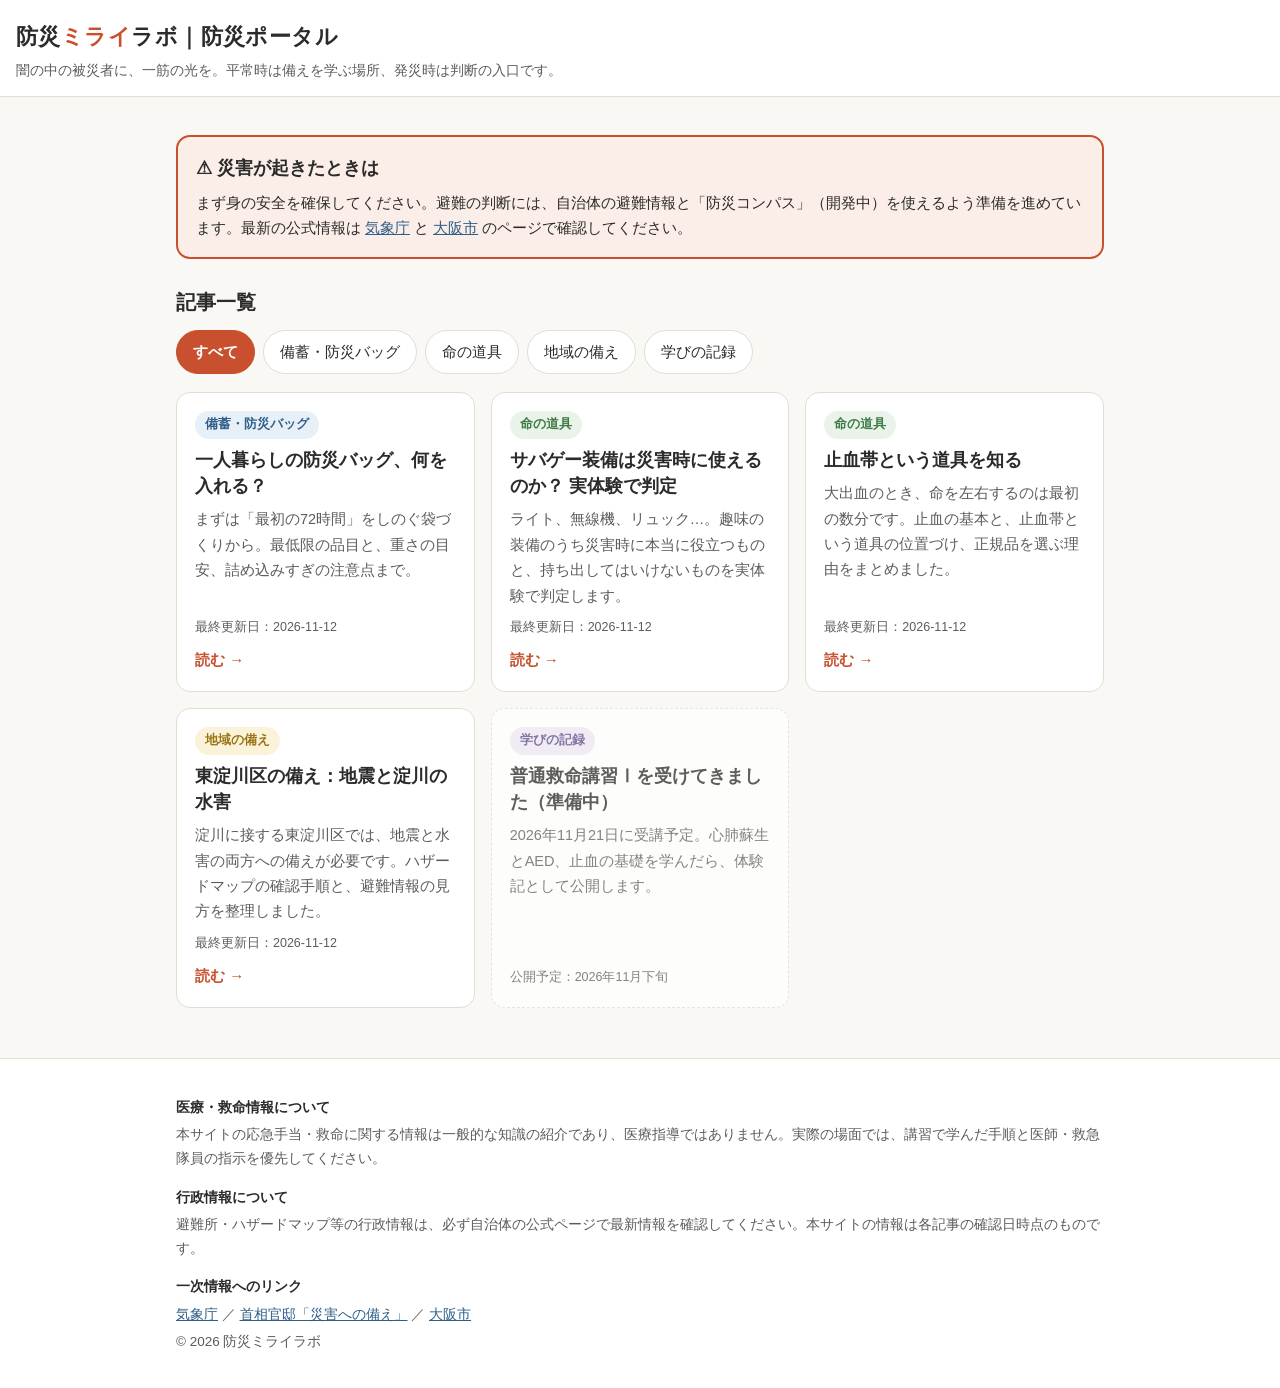
==== index.html @ 707ce823 "Add files via upload" ====
<!DOCTYPE html>
<html lang="ja">
<head>
<meta charset="UTF-8">
<meta name="viewport" content="width=device-width, initial-scale=1">
<title>防災ミライラボ｜防災ポータル</title>
<meta name="description" content="平常時は備えを学び、発災時は判断の材料にすぐたどり着くための防災ポータル。大阪市東淀川区を中心に、実体験と公的情報をもとにまとめています。">
<link rel="stylesheet" href="style.css">
</head>
<body>
<header class="site">
  <div class="brand">防災<span>ミライ</span>ラボ｜防災ポータル</div>
  <div class="tagline">闇の中の被災者に、一筋の光を。平常時は備えを学ぶ場所、発災時は判断の入口です。</div>
</header>
<main>
  <div class="emergency">
    <div class="big">⚠ 災害が起きたときは</div>
    <p>まず身の安全を確保してください。避難の判断には、自治体の避難情報と「防災コンパス」（開発中）を使えるよう準備を進めています。最新の公式情報は <a href="https://www.jma.go.jp/" target="_blank" rel="noopener">気象庁</a> と <a href="https://www.city.osaka.lg.jp/" target="_blank" rel="noopener">大阪市</a> のページで確認してください。</p>
  </div>

  <h1 style="font-size:20px;margin:0 0 4px;">記事一覧</h1>
  <div class="filters" id="filters">
    <button class="active" data-filter="all">すべて</button>
    <button data-filter="bag">備蓄・防災バッグ</button>
    <button data-filter="gear">命の道具</button>
    <button data-filter="region">地域の備え</button>
    <button data-filter="learn">学びの記録</button>
  </div>

  <div class="grid" id="grid">
    <div class="card" data-cat="bag">
      <span class="cat cat-bag">備蓄・防災バッグ</span>
      <h2><a href="articles/bag.html">一人暮らしの防災バッグ、何を入れる？</a></h2>
      <p>まずは「最初の72時間」をしのぐ袋づくりから。最低限の品目と、重さの目安、詰め込みすぎの注意点まで。</p>
      <div class="meta">最終更新日：2026-11-12</div>
      <a class="go" href="articles/bag.html">読む →</a>
    </div>
    <div class="card" data-cat="gear">
      <span class="cat cat-gear">命の道具</span>
      <h2><a href="articles/gear.html">サバゲー装備は災害時に使えるのか？ 実体験で判定</a></h2>
      <p>ライト、無線機、リュック…。趣味の装備のうち災害時に本当に役立つものと、持ち出してはいけないものを実体験で判定します。</p>
      <div class="meta">最終更新日：2026-11-12</div>
      <a class="go" href="articles/gear.html">読む →</a>
    </div>
    <div class="card" data-cat="gear">
      <span class="cat cat-gear">命の道具</span>
      <h2><a href="articles/tourniquet.html">止血帯という道具を知る</a></h2>
      <p>大出血のとき、命を左右するのは最初の数分です。止血の基本と、止血帯という道具の位置づけ、正規品を選ぶ理由をまとめました。</p>
      <div class="meta">最終更新日：2026-11-12</div>
      <a class="go" href="articles/tourniquet.html">読む →</a>
    </div>
    <div class="card" data-cat="region">
      <span class="cat cat-region">地域の備え</span>
      <h2><a href="articles/higashiyodogawa.html">東淀川区の備え：地震と淀川の水害</a></h2>
      <p>淀川に接する東淀川区では、地震と水害の両方への備えが必要です。ハザードマップの確認手順と、避難情報の見方を整理しました。</p>
      <div class="meta">最終更新日：2026-11-12</div>
      <a class="go" href="articles/higashiyodogawa.html">読む →</a>
    </div>
    <div class="card soon" data-cat="learn">
      <span class="cat cat-learn">学びの記録</span>
      <h2>普通救命講習Ⅰを受けてきました（準備中）</h2>
      <p>2026年11月21日に受講予定。心肺蘇生とAED、止血の基礎を学んだら、体験記として公開します。</p>
      <div class="meta">公開予定：2026年11月下旬</div>
    </div>
  </div>
</main>
<footer class="site">
  <div class="inner">
    <h3>医療・救命情報について</h3>
    <p>本サイトの応急手当・救命に関する情報は一般的な知識の紹介であり、医療指導ではありません。実際の場面では、講習で学んだ手順と医師・救急隊員の指示を優先してください。</p>
    <h3>行政情報について</h3>
    <p>避難所・ハザードマップ等の行政情報は、必ず自治体の公式ページで最新情報を確認してください。本サイトの情報は各記事の確認日時点のものです。</p>
    <h3>一次情報へのリンク</h3>
    <p><a href="https://www.jma.go.jp/" target="_blank" rel="noopener">気象庁</a> ／ <a href="https://www.kantei.go.jp/jp/headline/bousai/sonae.html" target="_blank" rel="noopener">首相官邸「災害への備え」</a> ／ <a href="https://www.city.osaka.lg.jp/" target="_blank" rel="noopener">大阪市</a></p>
    <p>© 2026 防災ミライラボ</p>
  </div>
</footer>
<script src="script.js"></script>
</body>
</html>
---- style.css ----
:root {
  --bg: #faf8f4;
  --card: #ffffff;
  --ink: #2b2b2b;
  --sub: #5c5c5c;
  --line: #e3ded2;
  --accent: #c8502e;      /* 防災オレンジ */
  --accent-soft: #fbeee8;
  --blue: #2e5f8a;
  --blue-soft: #e8f0f7;
  --green: #3d7a44;
  --green-soft: #eaf3ea;
  --amber: #9a7414;
  --amber-soft: #faf3da;
  --radius: 14px;
}
* { box-sizing: border-box; }
body {
  margin: 0; background: var(--bg); color: var(--ink);
  font-family: "Hiragino Kaku Gothic ProN", "Hiragino Sans", "Noto Sans JP", sans-serif;
  line-height: 1.75; font-size: 16px;
}
a { color: var(--blue); }
header.site {
  background: var(--card); border-bottom: 1px solid var(--line);
  padding: 18px 16px 14px;
}
header.site .brand { font-size: 22px; font-weight: 800; letter-spacing: .02em; }
header.site .brand span { color: var(--accent); }
header.site .tagline { color: var(--sub); font-size: 13.5px; margin-top: 2px; }
main { max-width: 960px; margin: 0 auto; padding: 20px 16px 40px; }

/* 発災時導線 */
.emergency {
  background: var(--accent-soft); border: 2px solid var(--accent);
  border-radius: var(--radius); padding: 16px 18px; margin: 18px 0 26px;
}
.emergency .big { font-size: 18px; font-weight: 800; }
.emergency p { margin: 6px 0 0; font-size: 14.5px; }

/* カテゴリフィルタ */
.filters { display: flex; flex-wrap: wrap; gap: 8px; margin: 10px 0 18px; }
.filters button {
  border: 1.5px solid var(--line); background: var(--card); color: var(--ink);
  border-radius: 999px; padding: 9px 16px; font-size: 15px; cursor: pointer; min-height: 44px;
}
.filters button.active { background: var(--accent); border-color: var(--accent); color: #fff; font-weight: 700; }

/* 記事グリッド */
.grid { display: grid; grid-template-columns: repeat(auto-fill, minmax(270px, 1fr)); gap: 16px; }
.card {
  background: var(--card); border: 1px solid var(--line); border-radius: var(--radius);
  padding: 18px; display: flex; flex-direction: column; gap: 8px;
}
.card .cat { font-size: 12.5px; font-weight: 700; align-self: flex-start; padding: 3px 10px; border-radius: 999px; }
.cat-bag { background: var(--blue-soft); color: var(--blue); }
.cat-gear { background: var(--green-soft); color: var(--green); }
.cat-region { background: var(--amber-soft); color: var(--amber); }
.cat-learn { background: #eee9f5; color: #5b4a8a; }
.card h2 { font-size: 18px; margin: 0; line-height: 1.45; }
.card h2 a { color: var(--ink); text-decoration: none; }
.card p { margin: 0; color: var(--sub); font-size: 14.5px; flex: 1; }
.card .meta { font-size: 12.5px; color: var(--sub); }
.card .go { font-weight: 700; color: var(--accent); text-decoration: none; font-size: 15px; }
.card.soon { opacity: .75; border-style: dashed; }

/* 記事ページ */
article.page { background: var(--card); border: 1px solid var(--line); border-radius: var(--radius); padding: 26px 22px; }
article.page h1 { font-size: 24px; line-height: 1.5; margin: 4px 0 6px; }
article.page h2 { font-size: 19px; margin: 28px 0 8px; border-left: 5px solid var(--accent); padding-left: 10px; }
article.page .meta { color: var(--sub); font-size: 13px; }
article.page ul { padding-left: 1.2em; }
article.page li { margin: 4px 0; }
.verdict { width: 100%; border-collapse: collapse; margin: 10px 0; font-size: 15px; }
.verdict th, .verdict td { border: 1px solid var(--line); padding: 8px 10px; text-align: left; vertical-align: top; }
.verdict th { background: var(--bg); }
.mark { font-weight: 800; }
.m-ok { color: var(--green); } .m-mid { color: var(--amber); } .m-ng { color: var(--accent); }
.sources { background: var(--bg); border: 1px solid var(--line); border-radius: 10px; padding: 14px 16px; font-size: 14px; margin-top: 30px; }
.sources h3 { margin: 0 0 6px; font-size: 15px; }
.sources ul { margin: 0; }
.warn { background: var(--amber-soft); border: 1px solid #e5d491; border-radius: 10px; padding: 12px 16px; font-size: 14.5px; margin: 16px 0; }
.back { display: inline-block; margin-top: 22px; font-weight: 700; }

/* フッター */
footer.site { border-top: 1px solid var(--line); background: var(--card); margin-top: 10px; }
footer.site .inner { max-width: 960px; margin: 0 auto; padding: 22px 16px 30px; font-size: 13.5px; color: var(--sub); }
footer.site h3 { font-size: 14px; color: var(--ink); margin: 14px 0 4px; }
footer.site p { margin: 4px 0; }
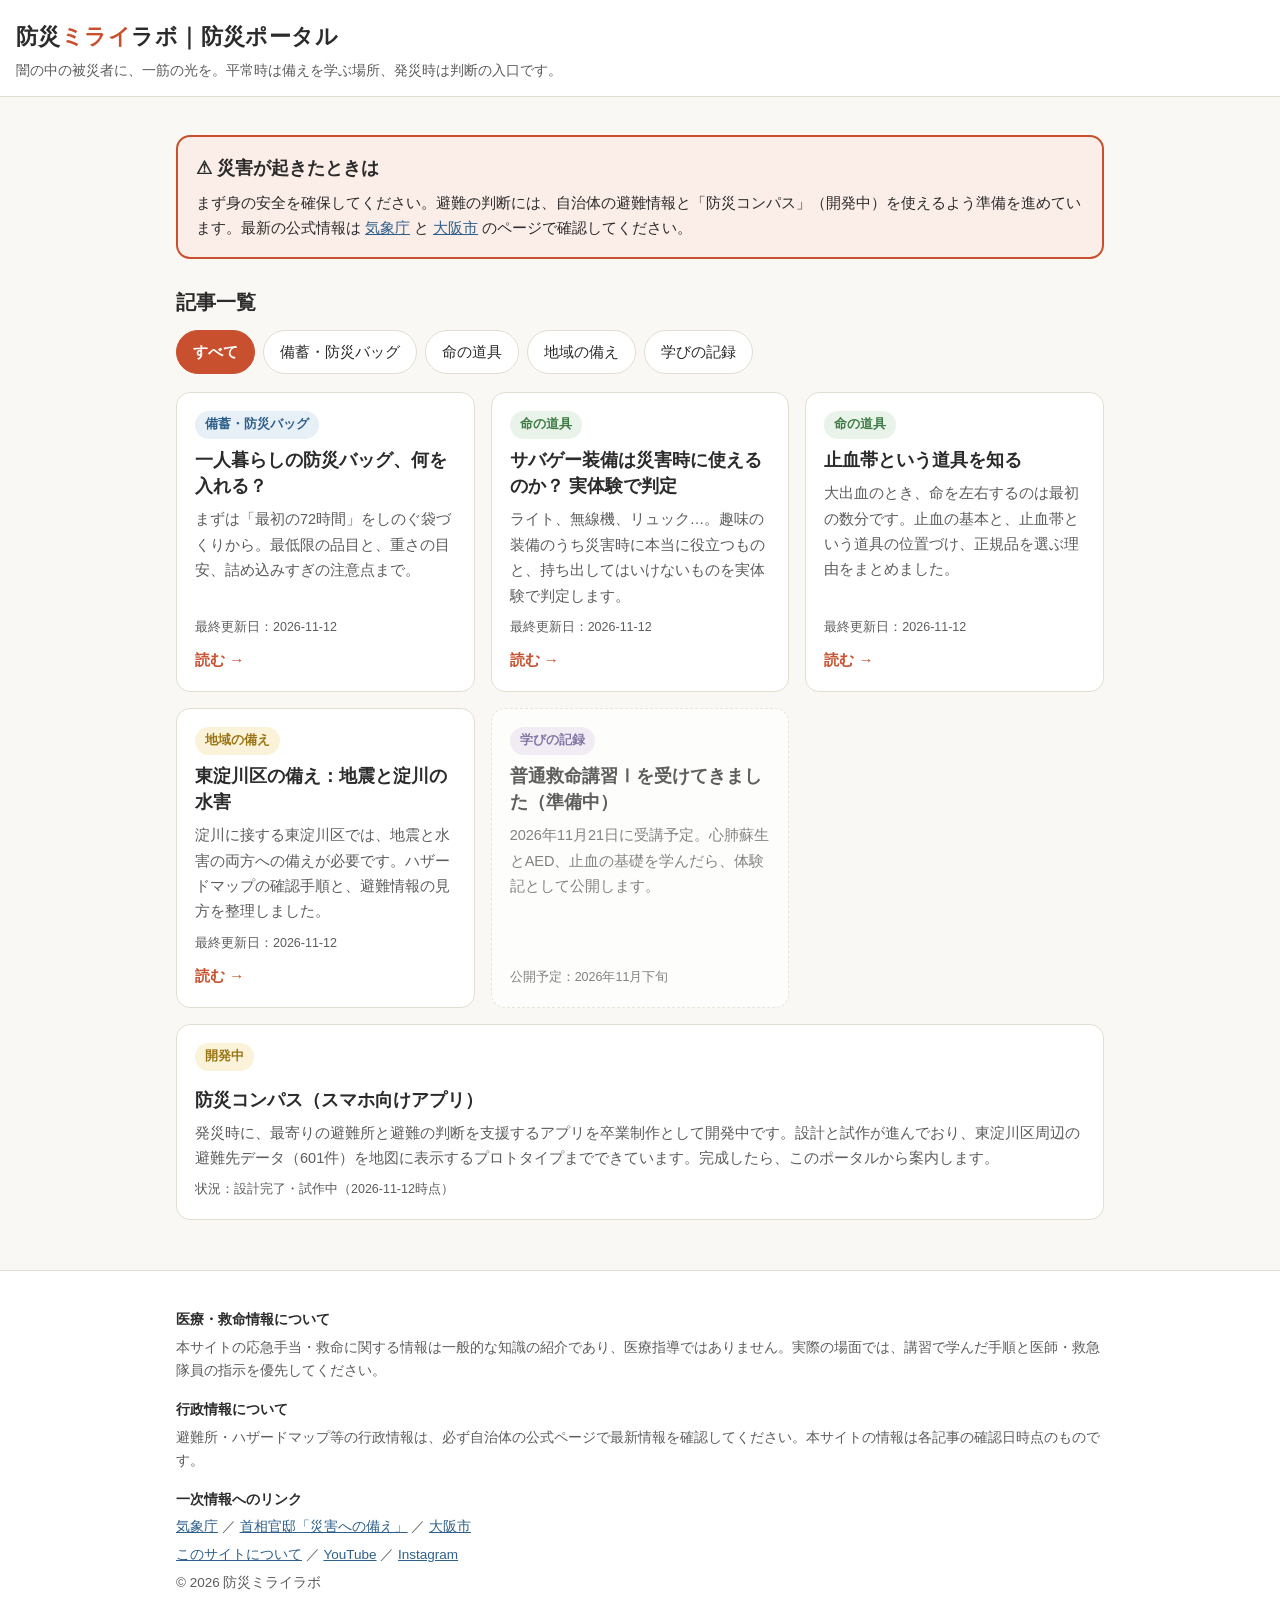
==== commit 4202e6b6: "ポータル一通り完成：このサイトについて追加、favicon/OGP、404、防災コンパス紹介セクション" ====
--- a/index.html
+++ b/index.html
@@ -5,6 +5,14 @@
 <meta name="viewport" content="width=device-width, initial-scale=1">
 <title>防災ミライラボ｜防災ポータル</title>
 <meta name="description" content="平常時は備えを学び、発災時は判断の材料にすぐたどり着くための防災ポータル。大阪市東淀川区を中心に、実体験と公的情報をもとにまとめています。">
+<link rel="icon" href="favicon.png">
+<link rel="apple-touch-icon" href="favicon.png">
+<meta property="og:type" content="website">
+<meta property="og:site_name" content="防災ミライラボ｜防災ポータル">
+<meta property="og:title" content="防災ミライラボ｜防災ポータル">
+<meta property="og:description" content="">
+<meta property="og:url" content="https://beeazy0721-pixel.github.io/bousai-portal/">
+<meta property="og:image" content="https://beeazy0721-pixel.github.io/bousai-portal/favicon.png">
 <link rel="stylesheet" href="style.css">
 </head>
 <body>
@@ -63,6 +71,13 @@
       <div class="meta">公開予定：2026年11月下旬</div>
     </div>
   </div>
+
+  <section class="card" style="margin-top:16px;">
+    <span class="cat cat-region">開発中</span>
+    <h2 style="margin-top:8px;">防災コンパス（スマホ向けアプリ）</h2>
+    <p>発災時に、最寄りの避難所と避難の判断を支援するアプリを卒業制作として開発中です。設計と試作が進んでおり、東淀川区周辺の避難先データ（601件）を地図に表示するプロトタイプまでできています。完成したら、このポータルから案内します。</p>
+    <div class="meta">状況：設計完了・試作中（2026-11-12時点）</div>
+  </section>
 </main>
 <footer class="site">
   <div class="inner">
@@ -72,6 +87,7 @@
     <p>避難所・ハザードマップ等の行政情報は、必ず自治体の公式ページで最新情報を確認してください。本サイトの情報は各記事の確認日時点のものです。</p>
     <h3>一次情報へのリンク</h3>
     <p><a href="https://www.jma.go.jp/" target="_blank" rel="noopener">気象庁</a> ／ <a href="https://www.kantei.go.jp/jp/headline/bousai/sonae.html" target="_blank" rel="noopener">首相官邸「災害への備え」</a> ／ <a href="https://www.city.osaka.lg.jp/" target="_blank" rel="noopener">大阪市</a></p>
+    <p><a href="about.html">このサイトについて</a> ／ <a href="https://www.youtube.com/@bousai-mirai-lab" target="_blank" rel="noopener">YouTube</a> ／ <a href="https://www.instagram.com/bousai.mirai.lab" target="_blank" rel="noopener">Instagram</a></p>
     <p>© 2026 防災ミライラボ</p>
   </div>
 </footer>
